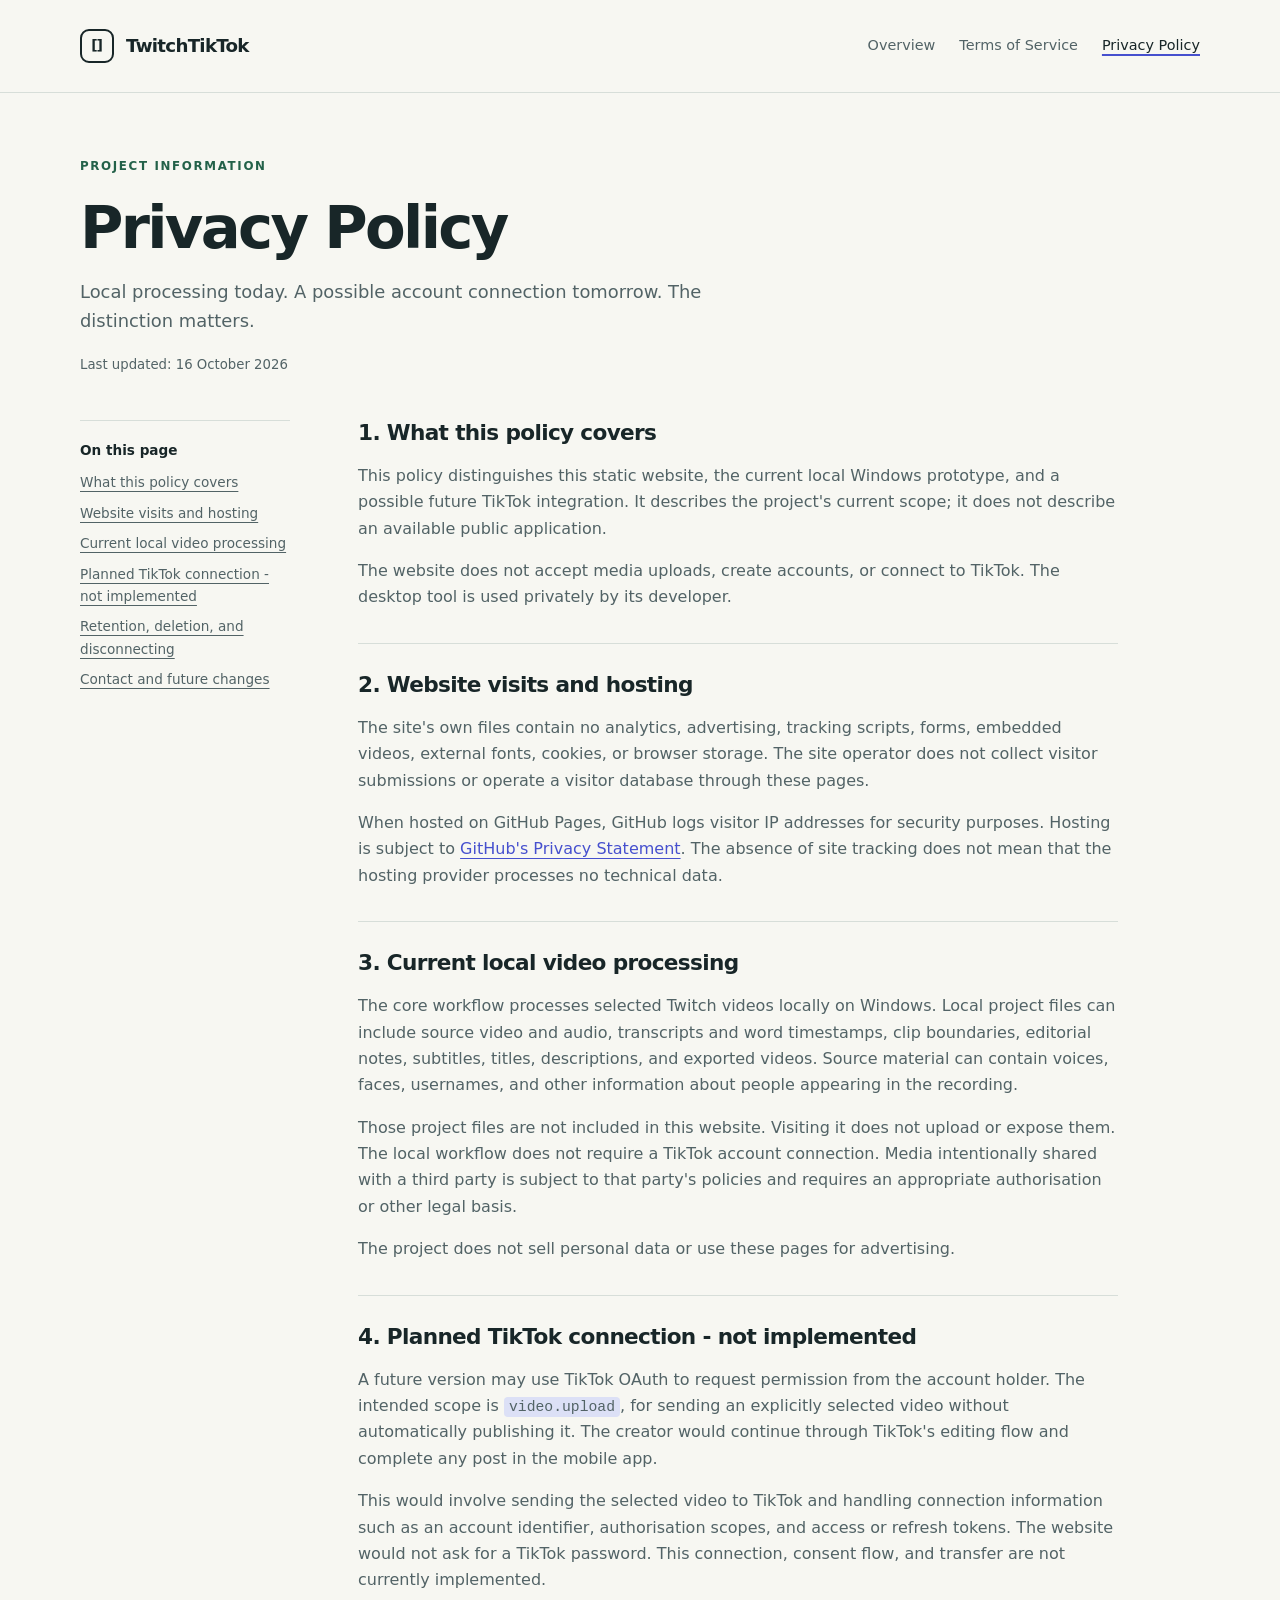
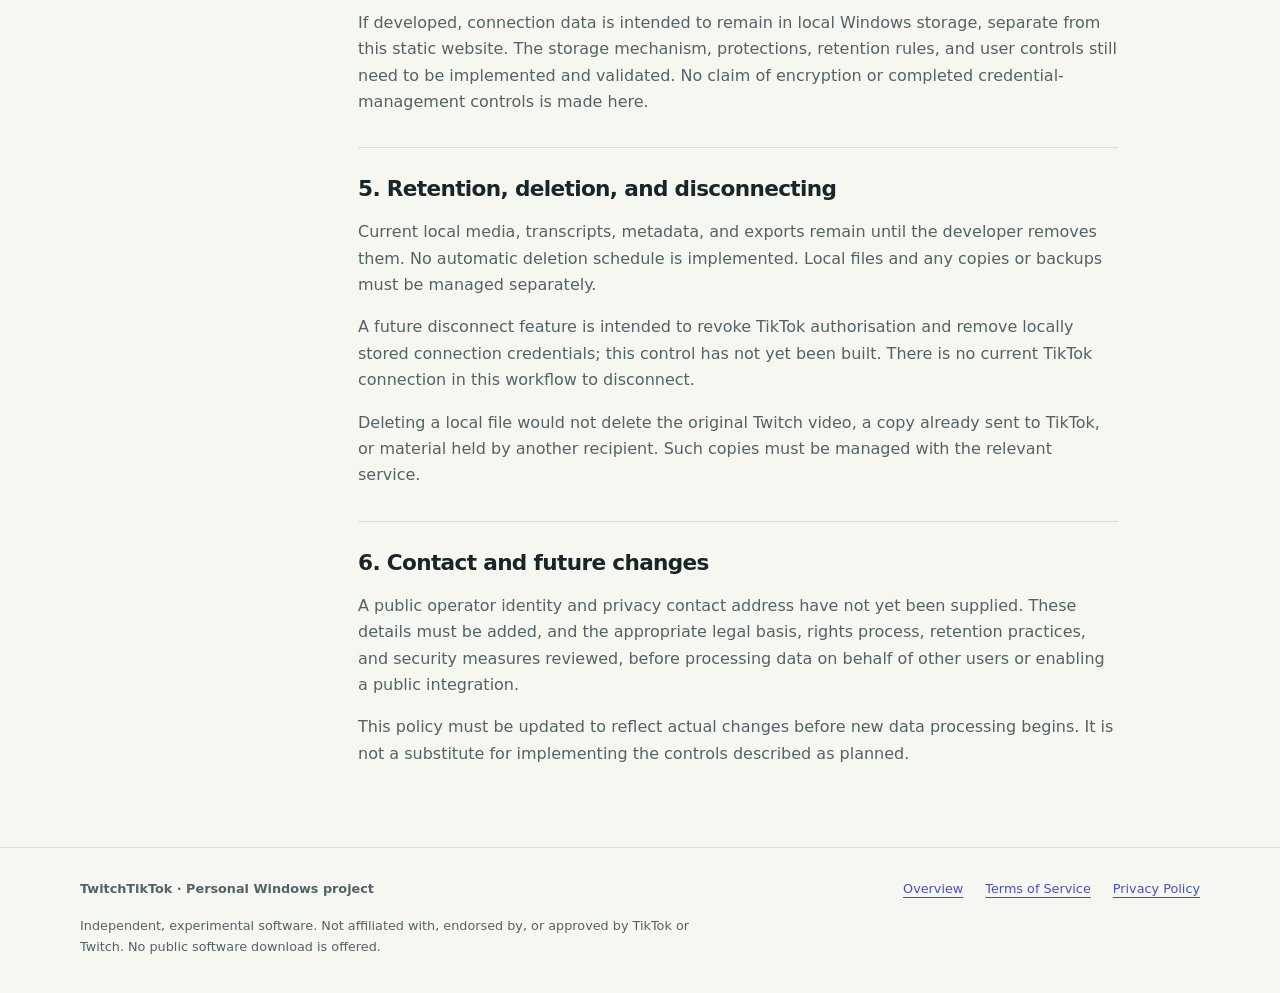
==== privacy.html @ 59bb255b "Add files via upload" ====
<!doctype html>
<html lang="en"><head><meta charset="utf-8"><meta name="viewport" content="width=device-width, initial-scale=1"><meta name="description" content="Privacy information for the TwitchTikTok static website, current local video workflow, and planned TikTok OAuth connection."><meta name="referrer" content="strict-origin-when-cross-origin"><title>Privacy Policy | TwitchTikTok</title><link rel="stylesheet" href="style.css"></head><body><a class="skip-link" href="#main">Skip to content</a><header class="site-header"><div class="wrap header-inner"><a class="brand" href="index.html"><span class="brand-mark" aria-hidden="true">[ ]</span>TwitchTikTok</a><nav aria-label="Main navigation"><a href="index.html">Overview</a><a href="terms.html">Terms of Service</a><a href="privacy.html" aria-current="page">Privacy Policy</a></nav></div></header><main id="main" class="wrap"><div class="legal-header"><p class="eyebrow">Project information</p><h1>Privacy Policy</h1><p class="lead">Local processing today. A possible account connection tomorrow. The distinction matters.</p><p class="date">Last updated: <time datetime="2026-10-16">16 October 2026</time></p></div><div class="legal-layout"><aside class="contents" aria-label="On this page"><p>On this page</p><ul><li><a href="#scope">What this policy covers</a></li><li><a href="#website">Website visits and hosting</a></li><li><a href="#local">Current local video processing</a></li><li><a href="#tiktok">Planned TikTok connection - not implemented</a></li><li><a href="#deletion">Retention, deletion, and disconnecting</a></li><li><a href="#contact">Contact and future changes</a></li></ul></aside><div class="prose"><section aria-labelledby="scope"><h2 id="scope">1. What this policy covers</h2><p>This policy distinguishes this static website, the current local Windows prototype, and a possible future TikTok integration. It describes the project's current scope; it does not describe an available public application.</p><p>The website does not accept media uploads, create accounts, or connect to TikTok. The desktop tool is used privately by its developer.</p></section><section aria-labelledby="website"><h2 id="website">2. Website visits and hosting</h2><p>The site's own files contain no analytics, advertising, tracking scripts, forms, embedded videos, external fonts, cookies, or browser storage. The site operator does not collect visitor submissions or operate a visitor database through these pages.</p><p>When hosted on GitHub Pages, GitHub logs visitor IP addresses for security purposes. Hosting is subject to <a href="https://docs.github.com/en/site-policy/privacy-policies/github-general-privacy-statement">GitHub's Privacy Statement</a>. The absence of site tracking does not mean that the hosting provider processes no technical data.</p></section><section aria-labelledby="local"><h2 id="local">3. Current local video processing</h2><p>The core workflow processes selected Twitch videos locally on Windows. Local project files can include source video and audio, transcripts and word timestamps, clip boundaries, editorial notes, subtitles, titles, descriptions, and exported videos. Source material can contain voices, faces, usernames, and other information about people appearing in the recording.</p><p>Those project files are not included in this website. Visiting it does not upload or expose them. The local workflow does not require a TikTok account connection. Media intentionally shared with a third party is subject to that party's policies and requires an appropriate authorisation or other legal basis.</p><p>The project does not sell personal data or use these pages for advertising.</p></section><section aria-labelledby="tiktok"><h2 id="tiktok">4. Planned TikTok connection - not implemented</h2><p>A future version may use TikTok OAuth to request permission from the account holder. The intended scope is <code class="scope-code">video.upload</code>, for sending an explicitly selected video without automatically publishing it. The creator would continue through TikTok's editing flow and complete any post in the mobile app.</p><p>This would involve sending the selected video to TikTok and handling connection information such as an account identifier, authorisation scopes, and access or refresh tokens. The website would not ask for a TikTok password. This connection, consent flow, and transfer are not currently implemented.</p><p>If developed, connection data is intended to remain in local Windows storage, separate from this static website. The storage mechanism, protections, retention rules, and user controls still need to be implemented and validated. No claim of encryption or completed credential-management controls is made here.</p></section><section aria-labelledby="deletion"><h2 id="deletion">5. Retention, deletion, and disconnecting</h2><p>Current local media, transcripts, metadata, and exports remain until the developer removes them. No automatic deletion schedule is implemented. Local files and any copies or backups must be managed separately.</p><p>A future disconnect feature is intended to revoke TikTok authorisation and remove locally stored connection credentials; this control has not yet been built. There is no current TikTok connection in this workflow to disconnect.</p><p>Deleting a local file would not delete the original Twitch video, a copy already sent to TikTok, or material held by another recipient. Such copies must be managed with the relevant service.</p></section><section aria-labelledby="contact"><h2 id="contact">6. Contact and future changes</h2><p>A public operator identity and privacy contact address have not yet been supplied. These details must be added, and the appropriate legal basis, rights process, retention practices, and security measures reviewed, before processing data on behalf of other users or enabling a public integration.</p><p>This policy must be updated to reflect actual changes before new data processing begins. It is not a substitute for implementing the controls described as planned.</p></section></div></div></main><footer class="site-footer"><div class="wrap"><div class="footer-top"><strong>TwitchTikTok &middot; Personal Windows project</strong><div class="footer-nav" aria-label="Legal pages"><a href="index.html">Overview</a><a href="terms.html">Terms of Service</a><a href="privacy.html">Privacy Policy</a></div></div><p>Independent, experimental software. Not affiliated with, endorsed by, or approved by TikTok or Twitch. No public software download is offered.</p></div></footer></body></html>
---- style.css ----
:root{--paper:#f7f7f2;--white:#fff;--ink:#182628;--muted:#526366;--line:#d7ded9;--accent:#4650ce;--soft:#eaecfd;--green:#236149;--radius:18px}*{box-sizing:border-box}html{scroll-behavior:smooth}body{margin:0;color:var(--ink);background:var(--paper);font-family:system-ui,-apple-system,BlinkMacSystemFont,"Segoe UI",sans-serif;font-size:16px;line-height:1.65}a{color:var(--accent);text-underline-offset:4px}a:hover{text-decoration-thickness:2px}a:focus-visible{outline:3px solid var(--accent);outline-offset:5px;border-radius:3px}.wrap{width:min(1120px,calc(100% - 48px));margin-inline:auto}.skip-link{position:absolute;top:-100px;left:16px;padding:10px 16px;background:var(--white);z-index:10}.skip-link:focus{top:12px}.site-header{border-bottom:1px solid var(--line);background:var(--paper)}.header-inner{display:flex;justify-content:space-between;align-items:center;gap:24px;min-height:92px}.brand{display:inline-flex;align-items:center;gap:12px;color:var(--ink);font-size:1.14rem;font-weight:800;text-decoration:none;letter-spacing:-.04em}.brand-mark{display:grid;place-items:center;width:34px;height:34px;border:2px solid var(--ink);border-radius:9px;font-size:14px;letter-spacing:-3px;padding-right:3px}nav{display:flex;flex-wrap:wrap;gap:8px 24px}nav a{font-size:.9rem;color:var(--muted);text-decoration:none;padding:10px 0}nav a[aria-current=page]{color:var(--ink);text-decoration:underline;text-decoration-color:var(--accent);text-decoration-thickness:2px}main{padding-block:64px 80px}.eyebrow{font-size:.74rem;font-weight:750;letter-spacing:.14em;text-transform:uppercase;color:var(--green);margin:0 0 18px}.status{display:inline-flex;align-items:center;gap:8px;border:1px solid var(--line);border-radius:99px;padding:6px 12px;font-size:.75rem;color:var(--muted);background:var(--white)}.status:before{content:"";width:7px;height:7px;border-radius:50%;background:var(--green)}h1,h2,h3{line-height:1.12;letter-spacing:-.045em;margin:0;font-weight:750}h1{font-size:clamp(2.6rem,5.3vw,4.7rem)}h2{font-size:clamp(1.8rem,3vw,2.6rem)}h3{font-size:1.15rem;letter-spacing:-.025em}p{margin:16px 0 0}.lead{font-size:1.12rem;color:var(--muted);max-width:58ch}.hero{display:grid;grid-template-columns:1.35fr 1fr;gap:64px;align-items:center}.hero h1{margin-top:24px}.hero .lead{margin-top:24px}.hero-actions{display:flex;flex-wrap:wrap;gap:14px 24px;align-items:center;margin-top:30px}.button{display:inline-block;padding:12px 20px;border:1px solid var(--ink);border-radius:8px;background:var(--ink);color:white;text-decoration:none;font-size:.9rem;font-weight:650}.button:hover{background:var(--accent);border-color:var(--accent)}.subnote{color:var(--muted);font-size:.82rem;max-width:55ch}.demo{margin:0;padding:28px;background:#e8ece7;border:1px solid var(--line);border-radius:24px}.demo-top{display:flex;justify-content:space-between;gap:12px;font-size:.7rem;font-weight:700;letter-spacing:.09em;color:var(--muted);margin-bottom:20px}.portrait{aspect-ratio:9/16;max-width:230px;margin:auto;background:#172d30;border:7px solid var(--ink);border-radius:16px;overflow:hidden;box-shadow:12px 12px 0 #d3dbd2;position:relative;isolation:isolate}.webcam-art{height:42%;position:relative;overflow:hidden;background:linear-gradient(140deg,#747ce2,#3e4696)}.webcam-art:before{content:"";position:absolute;width:38%;aspect-ratio:1;border-radius:50%;background:#b6baf5;top:12%;left:31%}.webcam-art:after{content:"";position:absolute;width:76%;height:54%;border-radius:50% 50% 0 0;background:#a2a8ed;bottom:-12%;left:12%}.game-art{height:58%;background:linear-gradient(135deg,transparent 50%,#607e75 50%) 0 0/100% 100%,linear-gradient(40deg,#335953,#577267);position:relative}.game-art:before{content:"+";position:absolute;top:36%;left:48%;font-size:25px;color:#e2eee7;line-height:1}.panel-label{position:absolute;left:10px;top:10px;font-size:9px;letter-spacing:.08em;color:white;text-transform:uppercase;z-index:2;background:#182628b0;padding:3px 6px;border-radius:3px}.subtitle-demo{position:absolute;top:66%;left:9%;right:9%;text-align:center;line-height:1.1;font-size:17px;font-weight:850;font-style:italic;color:white;text-shadow:2px 2px 0 #182628,-2px -2px 0 #182628}.subtitle-demo span{color:#b8afff}figcaption{text-align:center;font-size:.74rem;color:var(--muted);margin-top:24px}.section{margin-top:80px;padding-top:40px;border-top:1px solid var(--line)}.section-head{display:flex;justify-content:space-between;align-items:end;gap:28px;margin-bottom:28px}.section-head p{max-width:42ch;color:var(--muted);font-size:.95rem}.steps{display:grid;grid-template-columns:repeat(3,1fr);gap:28px}.step{border-top:2px solid var(--ink);padding-top:16px}.step-number{font-family:ui-monospace,monospace;color:var(--accent);font-size:.8rem;display:block;margin-bottom:16px}.step p{color:var(--muted);font-size:.95rem}.state-layout{display:grid;grid-template-columns:1fr 1fr;gap:30px}.state-panel{background:var(--white);border:1px solid var(--line);border-radius:var(--radius);padding:30px}.state-panel.future{background:var(--soft);border-color:#d0d4f3}.state-panel .eyebrow{margin-bottom:14px}.state-panel li{padding-left:3px;margin:9px 0;color:var(--muted)}ul{padding-left:21px}.scope-code{font-family:ui-monospace,monospace;font-size:.92em;background:#dce0f6;border-radius:4px;padding:2px 5px;overflow-wrap:anywhere}.notice{margin-top:30px;border-left:3px solid var(--accent);padding:5px 0 5px 20px;color:var(--muted);font-size:.9rem}.legal-links{display:flex;flex-wrap:wrap;gap:16px 30px;margin-top:22px}.site-footer{border-top:1px solid var(--line);padding-block:30px 36px;color:var(--muted);font-size:.8rem}.footer-top{display:flex;justify-content:space-between;gap:24px;align-items:start}.footer-nav{display:flex;flex-wrap:wrap;gap:10px 22px}.site-footer p{max-width:80ch}.legal-header{max-width:780px}.legal-header h1{font-size:clamp(2.5rem,5vw,3.7rem)}.date{font-size:.83rem;color:var(--muted);margin-top:18px}.legal-layout{display:grid;grid-template-columns:210px minmax(0,1fr);gap:68px;margin-top:44px}.contents{align-self:start;border-top:1px solid var(--line);padding-top:18px;font-size:.85rem}.contents p{font-weight:700;margin:0 0 10px}.contents ul{list-style:none;padding:0;margin:0}.contents li{margin:8px 0}.contents a{color:var(--muted)}.prose{max-width:760px;min-width:0}.prose section+section{margin-top:32px;padding-top:28px;border-top:1px solid var(--line)}.prose h2{font-size:1.35rem;letter-spacing:-.03em;line-height:1.25;scroll-margin-top:24px}.prose p,.prose li{color:var(--muted);overflow-wrap:anywhere}.prose li{margin:8px 0}.label{font-size:.72rem;font-weight:750;letter-spacing:.06em;text-transform:uppercase;color:var(--green)}@media(max-width:800px){main{padding-top:38px}.hero{gap:34px;grid-template-columns:1fr}.hero h1{max-width:16ch}.demo{max-width:460px;width:100%;margin:0 auto}.steps{grid-template-columns:1fr}.section-head{display:block}.state-layout{grid-template-columns:1fr}.section{margin-top:54px;padding-top:30px}.legal-layout{grid-template-columns:1fr;gap:30px}.contents ul{display:flex;flex-wrap:wrap;gap:8px 20px}.contents li{margin:0}.footer-top{flex-direction:column;gap:16px}}@media(max-width:520px){.wrap{width:calc(100% - 32px)}.header-inner{flex-direction:column;align-items:flex-start;gap:4px;padding-block:16px;min-height:0}nav{gap:20px}nav a{font-size:.84rem}.hero h1{font-size:2.65rem}.lead{font-size:1.03rem}.demo{padding:22px}.demo-top{font-size:.63rem}.state-panel{padding:23px}.site-footer{padding-block:24px}.hero-actions{gap:16px}.legal-header h1{font-size:2.4rem}}@media(prefers-reduced-motion:reduce){html{scroll-behavior:auto}}@media print{body{background:white;color:black}.demo,.hero-actions,.skip-link,.contents{display:none}.legal-layout{display:block}.site-header,.site-footer{padding-block:12px}a{color:black}.wrap{width:100%}main{padding-block:24px}}
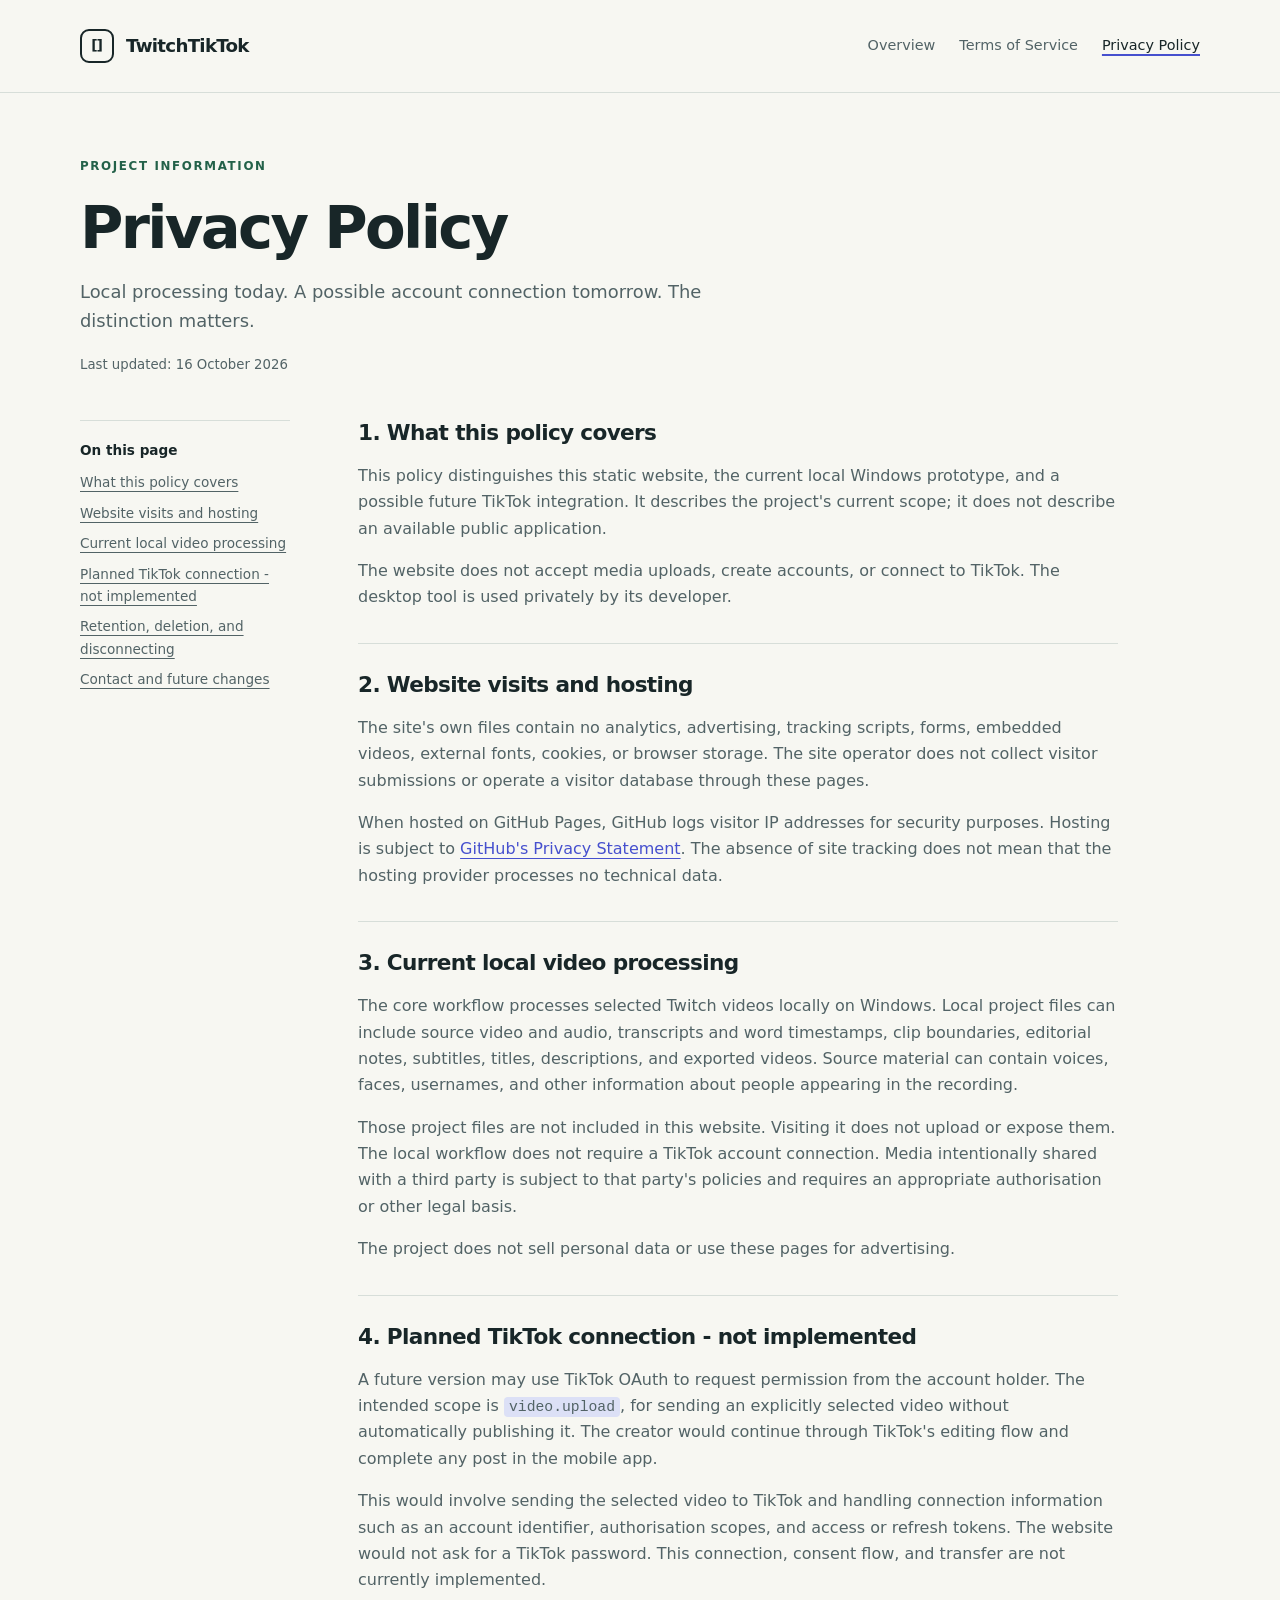
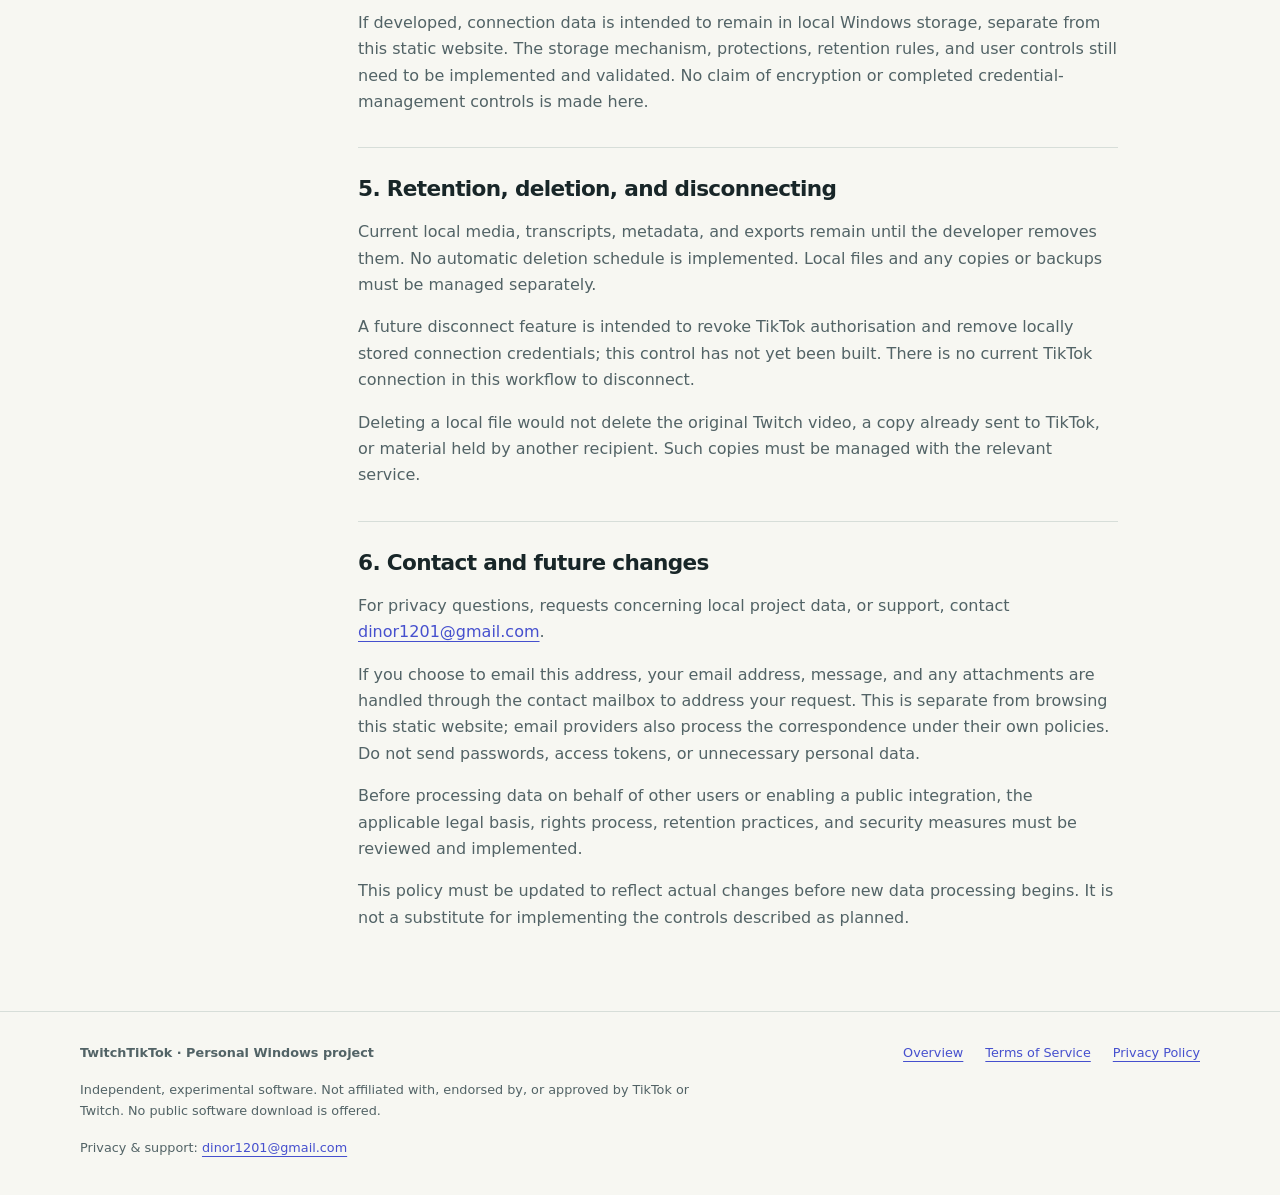
==== commit 9c4e8806: "Add files via upload" ====
--- a/privacy.html
+++ b/privacy.html
@@ -1,2 +1,2 @@
 <!doctype html>
-<html lang="en"><head><meta charset="utf-8"><meta name="viewport" content="width=device-width, initial-scale=1"><meta name="description" content="Privacy information for the TwitchTikTok static website, current local video workflow, and planned TikTok OAuth connection."><meta name="referrer" content="strict-origin-when-cross-origin"><title>Privacy Policy | TwitchTikTok</title><link rel="stylesheet" href="style.css"></head><body><a class="skip-link" href="#main">Skip to content</a><header class="site-header"><div class="wrap header-inner"><a class="brand" href="index.html"><span class="brand-mark" aria-hidden="true">[ ]</span>TwitchTikTok</a><nav aria-label="Main navigation"><a href="index.html">Overview</a><a href="terms.html">Terms of Service</a><a href="privacy.html" aria-current="page">Privacy Policy</a></nav></div></header><main id="main" class="wrap"><div class="legal-header"><p class="eyebrow">Project information</p><h1>Privacy Policy</h1><p class="lead">Local processing today. A possible account connection tomorrow. The distinction matters.</p><p class="date">Last updated: <time datetime="2026-10-16">16 October 2026</time></p></div><div class="legal-layout"><aside class="contents" aria-label="On this page"><p>On this page</p><ul><li><a href="#scope">What this policy covers</a></li><li><a href="#website">Website visits and hosting</a></li><li><a href="#local">Current local video processing</a></li><li><a href="#tiktok">Planned TikTok connection - not implemented</a></li><li><a href="#deletion">Retention, deletion, and disconnecting</a></li><li><a href="#contact">Contact and future changes</a></li></ul></aside><div class="prose"><section aria-labelledby="scope"><h2 id="scope">1. What this policy covers</h2><p>This policy distinguishes this static website, the current local Windows prototype, and a possible future TikTok integration. It describes the project's current scope; it does not describe an available public application.</p><p>The website does not accept media uploads, create accounts, or connect to TikTok. The desktop tool is used privately by its developer.</p></section><section aria-labelledby="website"><h2 id="website">2. Website visits and hosting</h2><p>The site's own files contain no analytics, advertising, tracking scripts, forms, embedded videos, external fonts, cookies, or browser storage. The site operator does not collect visitor submissions or operate a visitor database through these pages.</p><p>When hosted on GitHub Pages, GitHub logs visitor IP addresses for security purposes. Hosting is subject to <a href="https://docs.github.com/en/site-policy/privacy-policies/github-general-privacy-statement">GitHub's Privacy Statement</a>. The absence of site tracking does not mean that the hosting provider processes no technical data.</p></section><section aria-labelledby="local"><h2 id="local">3. Current local video processing</h2><p>The core workflow processes selected Twitch videos locally on Windows. Local project files can include source video and audio, transcripts and word timestamps, clip boundaries, editorial notes, subtitles, titles, descriptions, and exported videos. Source material can contain voices, faces, usernames, and other information about people appearing in the recording.</p><p>Those project files are not included in this website. Visiting it does not upload or expose them. The local workflow does not require a TikTok account connection. Media intentionally shared with a third party is subject to that party's policies and requires an appropriate authorisation or other legal basis.</p><p>The project does not sell personal data or use these pages for advertising.</p></section><section aria-labelledby="tiktok"><h2 id="tiktok">4. Planned TikTok connection - not implemented</h2><p>A future version may use TikTok OAuth to request permission from the account holder. The intended scope is <code class="scope-code">video.upload</code>, for sending an explicitly selected video without automatically publishing it. The creator would continue through TikTok's editing flow and complete any post in the mobile app.</p><p>This would involve sending the selected video to TikTok and handling connection information such as an account identifier, authorisation scopes, and access or refresh tokens. The website would not ask for a TikTok password. This connection, consent flow, and transfer are not currently implemented.</p><p>If developed, connection data is intended to remain in local Windows storage, separate from this static website. The storage mechanism, protections, retention rules, and user controls still need to be implemented and validated. No claim of encryption or completed credential-management controls is made here.</p></section><section aria-labelledby="deletion"><h2 id="deletion">5. Retention, deletion, and disconnecting</h2><p>Current local media, transcripts, metadata, and exports remain until the developer removes them. No automatic deletion schedule is implemented. Local files and any copies or backups must be managed separately.</p><p>A future disconnect feature is intended to revoke TikTok authorisation and remove locally stored connection credentials; this control has not yet been built. There is no current TikTok connection in this workflow to disconnect.</p><p>Deleting a local file would not delete the original Twitch video, a copy already sent to TikTok, or material held by another recipient. Such copies must be managed with the relevant service.</p></section><section aria-labelledby="contact"><h2 id="contact">6. Contact and future changes</h2><p>A public operator identity and privacy contact address have not yet been supplied. These details must be added, and the appropriate legal basis, rights process, retention practices, and security measures reviewed, before processing data on behalf of other users or enabling a public integration.</p><p>This policy must be updated to reflect actual changes before new data processing begins. It is not a substitute for implementing the controls described as planned.</p></section></div></div></main><footer class="site-footer"><div class="wrap"><div class="footer-top"><strong>TwitchTikTok &middot; Personal Windows project</strong><div class="footer-nav" aria-label="Legal pages"><a href="index.html">Overview</a><a href="terms.html">Terms of Service</a><a href="privacy.html">Privacy Policy</a></div></div><p>Independent, experimental software. Not affiliated with, endorsed by, or approved by TikTok or Twitch. No public software download is offered.</p></div></footer></body></html>
+<html lang="en"><head><meta charset="utf-8"><meta name="viewport" content="width=device-width, initial-scale=1"><meta name="description" content="Privacy information for the TwitchTikTok static website, current local video workflow, and planned TikTok OAuth connection."><meta name="referrer" content="strict-origin-when-cross-origin"><title>Privacy Policy | TwitchTikTok</title><link rel="stylesheet" href="style.css"></head><body><a class="skip-link" href="#main">Skip to content</a><header class="site-header"><div class="wrap header-inner"><a class="brand" href="index.html"><span class="brand-mark" aria-hidden="true">[ ]</span>TwitchTikTok</a><nav aria-label="Main navigation"><a href="index.html">Overview</a><a href="terms.html">Terms of Service</a><a href="privacy.html" aria-current="page">Privacy Policy</a></nav></div></header><main id="main" class="wrap"><div class="legal-header"><p class="eyebrow">Project information</p><h1>Privacy Policy</h1><p class="lead">Local processing today. A possible account connection tomorrow. The distinction matters.</p><p class="date">Last updated: <time datetime="2026-10-16">16 October 2026</time></p></div><div class="legal-layout"><aside class="contents" aria-label="On this page"><p>On this page</p><ul><li><a href="#scope">What this policy covers</a></li><li><a href="#website">Website visits and hosting</a></li><li><a href="#local">Current local video processing</a></li><li><a href="#tiktok">Planned TikTok connection - not implemented</a></li><li><a href="#deletion">Retention, deletion, and disconnecting</a></li><li><a href="#contact">Contact and future changes</a></li></ul></aside><div class="prose"><section aria-labelledby="scope"><h2 id="scope">1. What this policy covers</h2><p>This policy distinguishes this static website, the current local Windows prototype, and a possible future TikTok integration. It describes the project's current scope; it does not describe an available public application.</p><p>The website does not accept media uploads, create accounts, or connect to TikTok. The desktop tool is used privately by its developer.</p></section><section aria-labelledby="website"><h2 id="website">2. Website visits and hosting</h2><p>The site's own files contain no analytics, advertising, tracking scripts, forms, embedded videos, external fonts, cookies, or browser storage. The site operator does not collect visitor submissions or operate a visitor database through these pages.</p><p>When hosted on GitHub Pages, GitHub logs visitor IP addresses for security purposes. Hosting is subject to <a href="https://docs.github.com/en/site-policy/privacy-policies/github-general-privacy-statement">GitHub's Privacy Statement</a>. The absence of site tracking does not mean that the hosting provider processes no technical data.</p></section><section aria-labelledby="local"><h2 id="local">3. Current local video processing</h2><p>The core workflow processes selected Twitch videos locally on Windows. Local project files can include source video and audio, transcripts and word timestamps, clip boundaries, editorial notes, subtitles, titles, descriptions, and exported videos. Source material can contain voices, faces, usernames, and other information about people appearing in the recording.</p><p>Those project files are not included in this website. Visiting it does not upload or expose them. The local workflow does not require a TikTok account connection. Media intentionally shared with a third party is subject to that party's policies and requires an appropriate authorisation or other legal basis.</p><p>The project does not sell personal data or use these pages for advertising.</p></section><section aria-labelledby="tiktok"><h2 id="tiktok">4. Planned TikTok connection - not implemented</h2><p>A future version may use TikTok OAuth to request permission from the account holder. The intended scope is <code class="scope-code">video.upload</code>, for sending an explicitly selected video without automatically publishing it. The creator would continue through TikTok's editing flow and complete any post in the mobile app.</p><p>This would involve sending the selected video to TikTok and handling connection information such as an account identifier, authorisation scopes, and access or refresh tokens. The website would not ask for a TikTok password. This connection, consent flow, and transfer are not currently implemented.</p><p>If developed, connection data is intended to remain in local Windows storage, separate from this static website. The storage mechanism, protections, retention rules, and user controls still need to be implemented and validated. No claim of encryption or completed credential-management controls is made here.</p></section><section aria-labelledby="deletion"><h2 id="deletion">5. Retention, deletion, and disconnecting</h2><p>Current local media, transcripts, metadata, and exports remain until the developer removes them. No automatic deletion schedule is implemented. Local files and any copies or backups must be managed separately.</p><p>A future disconnect feature is intended to revoke TikTok authorisation and remove locally stored connection credentials; this control has not yet been built. There is no current TikTok connection in this workflow to disconnect.</p><p>Deleting a local file would not delete the original Twitch video, a copy already sent to TikTok, or material held by another recipient. Such copies must be managed with the relevant service.</p></section><section aria-labelledby="contact"><h2 id="contact">6. Contact and future changes</h2><p>For privacy questions, requests concerning local project data, or support, contact <a href="mailto:dinor1201@gmail.com">dinor1201@gmail.com</a>.</p><p>If you choose to email this address, your email address, message, and any attachments are handled through the contact mailbox to address your request. This is separate from browsing this static website; email providers also process the correspondence under their own policies. Do not send passwords, access tokens, or unnecessary personal data.</p><p>Before processing data on behalf of other users or enabling a public integration, the applicable legal basis, rights process, retention practices, and security measures must be reviewed and implemented.</p><p>This policy must be updated to reflect actual changes before new data processing begins. It is not a substitute for implementing the controls described as planned.</p></section></div></div></main><footer class="site-footer"><div class="wrap"><div class="footer-top"><strong>TwitchTikTok &middot; Personal Windows project</strong><div class="footer-nav" aria-label="Legal pages"><a href="index.html">Overview</a><a href="terms.html">Terms of Service</a><a href="privacy.html">Privacy Policy</a></div></div><p>Independent, experimental software. Not affiliated with, endorsed by, or approved by TikTok or Twitch. No public software download is offered.</p><p>Privacy &amp; support: <a href="mailto:dinor1201@gmail.com">dinor1201@gmail.com</a></p></div></footer></body></html>
